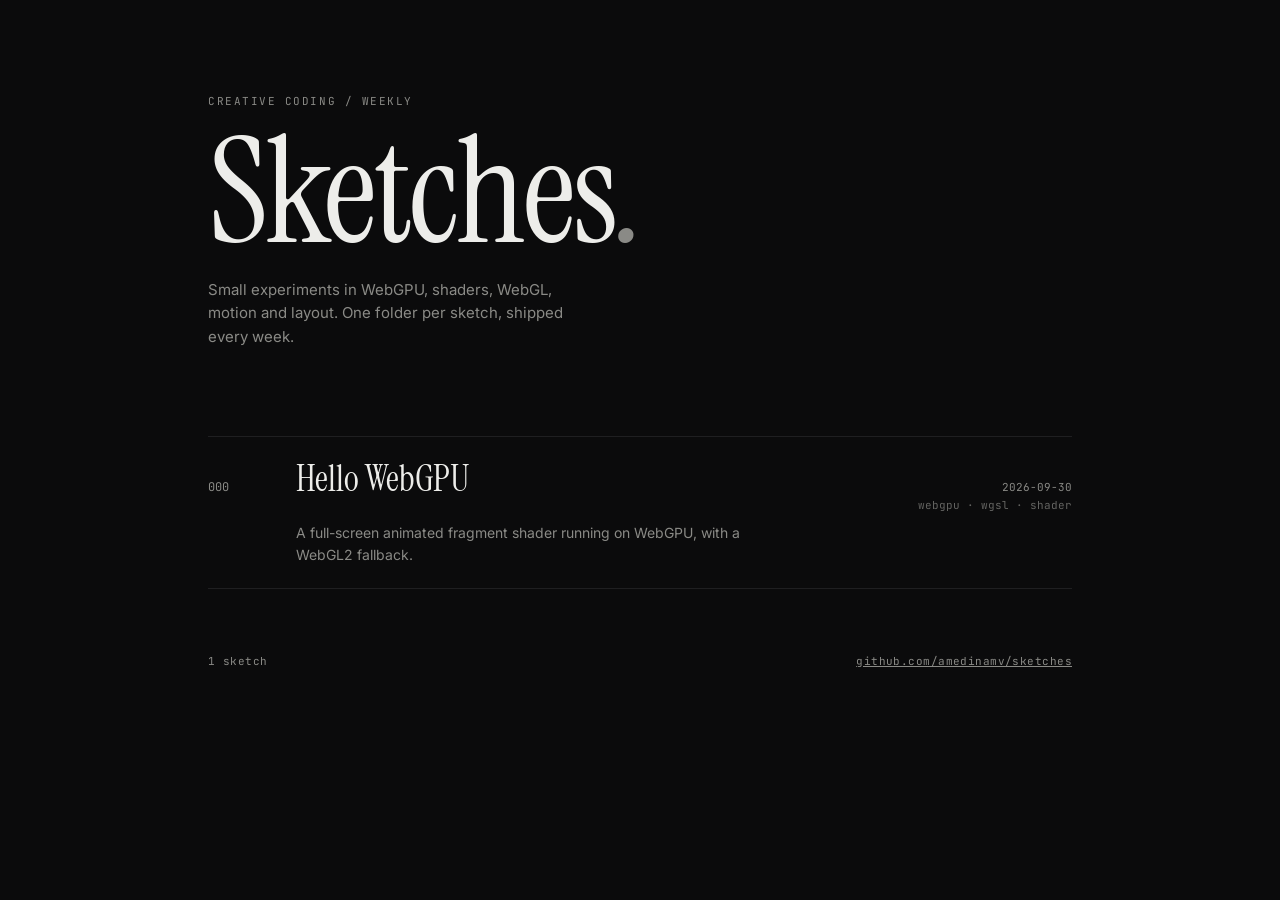
==== index.html @ b0134740 "Scaffold sketches playground: gallery, manifest, hello WebGPU" ====
<!doctype html>
<html lang="en">
<head>
  <meta charset="utf-8" />
  <meta name="viewport" content="width=device-width, initial-scale=1" />
  <title>Sketches</title>
  <meta name="description" content="Weekly creative-coding sketches: WebGPU, shaders, motion, layout." />
  <meta name="color-scheme" content="dark" />
  <link rel="preconnect" href="https://fonts.googleapis.com" />
  <link rel="preconnect" href="https://fonts.gstatic.com" crossorigin />
  <link href="https://fonts.googleapis.com/css2?family=Instrument+Serif:ital@0;1&family=Inter:wght@400;500&family=JetBrains+Mono:wght@400&display=swap" rel="stylesheet" />
  <style>
    :root {
      --bg: #0b0b0c;
      --fg: #ededea;
      --muted: #8a8a86;
      --line: #1f1f21;
      --accent: #c8ff5a;
      --serif: "Instrument Serif", ui-serif, Georgia, serif;
      --sans: "Inter", ui-sans-serif, system-ui, -apple-system, "Segoe UI", sans-serif;
      --mono: "JetBrains Mono", ui-monospace, "SF Mono", Menlo, monospace;
    }
    * { box-sizing: border-box; }
    html, body { margin: 0; background: var(--bg); color: var(--fg); }
    body {
      font: 400 15px/1.55 var(--sans);
      -webkit-font-smoothing: antialiased;
      text-rendering: optimizeLegibility;
      min-height: 100vh;
    }
    .wrap { max-width: 960px; margin: 0 auto; padding: clamp(32px, 8vw, 96px) clamp(20px, 5vw, 48px); }
    header { margin-bottom: clamp(40px, 8vw, 88px); }
    .eyebrow {
      font: 400 11px/1 var(--mono);
      letter-spacing: .14em; text-transform: uppercase; color: var(--muted);
    }
    h1 {
      font: 400 clamp(64px, 14vw, 148px)/.9 var(--serif);
      letter-spacing: -.02em; margin: 18px 0 20px;
    }
    h1 em { color: var(--muted); }
    .lede { max-width: 44ch; color: var(--muted); margin: 0; }
    ol { list-style: none; margin: 0; padding: 0; border-top: 1px solid var(--line); }
    li { border-bottom: 1px solid var(--line); }
    li a {
      display: grid; grid-template-columns: 64px 1fr auto; gap: 8px 24px;
      align-items: baseline; padding: 22px 0; color: inherit; text-decoration: none;
      transition: padding .25s ease, color .25s ease;
    }
    li a:hover, li a:focus-visible { padding-left: 12px; outline: none; }
    li a:hover .title, li a:focus-visible .title { color: var(--accent); }
    .num { font: 400 12px/1 var(--mono); color: var(--muted); }
    .title { font: 400 clamp(26px, 4vw, 36px)/1.1 var(--serif); transition: color .25s ease; }
    .desc { grid-column: 2 / 3; color: var(--muted); font-size: 14px; max-width: 56ch; }
    .meta { font: 400 11px/1.6 var(--mono); color: var(--muted); text-align: right; white-space: nowrap; }
    .tags { display: block; opacity: .7; }
    .state { padding: 22px 0; color: var(--muted); font: 400 12px/1.6 var(--mono); }
    footer {
      margin-top: 64px; display: flex; justify-content: space-between; gap: 16px; flex-wrap: wrap;
      font: 400 11px/1.6 var(--mono); color: var(--muted); letter-spacing: .04em;
    }
    footer a { color: inherit; }
    @media (max-width: 560px) {
      li a { grid-template-columns: 40px 1fr; }
      .meta { grid-column: 2 / 3; text-align: left; }
    }
    @media (prefers-reduced-motion: reduce) { * { transition: none !important; } }
  </style>
</head>
<body>
  <main class="wrap">
    <header>
      <div class="eyebrow">Creative coding / weekly</div>
      <h1>Sketches<em>.</em></h1>
      <p class="lede">Small experiments in WebGPU, shaders, WebGL, motion and layout. One folder per sketch, shipped every week.</p>
    </header>

    <ol id="list" aria-live="polite"><li class="state">Loading…</li></ol>

    <footer>
      <span id="count"></span>
      <a href="https://github.com/amedinamv/sketches">github.com/amedinamv/sketches</a>
    </footer>
  </main>

  <script type="module">
    const list = document.getElementById('list');
    const count = document.getElementById('count');
    const esc = (s = '') => String(s).replace(/[&<>"']/g, c => ({ '&': '&amp;', '<': '&lt;', '>': '&gt;', '"': '&quot;', "'": '&#39;' }[c]));

    try {
      const res = await fetch('/sketches.json', { cache: 'no-cache' });
      if (!res.ok) throw new Error(res.status + ' ' + res.statusText);
      const sketches = (await res.json()).slice().sort((a, b) => b.slug.localeCompare(a.slug));

      list.innerHTML = sketches.length ? sketches.map(s => {
        const num = s.slug.split('-')[0];
        const title = s.title || s.slug.replace(/^\d+-/, '').replace(/-/g, ' ');
        return `<li><a href="/sketches/${encodeURIComponent(s.slug)}/">
          <span class="num">${esc(num)}</span>
          <span class="title">${esc(title)}</span>
          <span class="meta">${esc(s.date || '')}<span class="tags">${esc((s.tags || []).join(' · '))}</span></span>
          ${s.description ? `<span class="desc">${esc(s.description)}</span>` : ''}
        </a></li>`;
      }).join('') : '<li class="state">No sketches yet.</li>';

      count.textContent = `${sketches.length} sketch${sketches.length === 1 ? '' : 'es'}`;
    } catch (err) {
      list.innerHTML = `<li class="state">Could not load sketches.json (${esc(err.message)})</li>`;
    }
  </script>
</body>
</html>
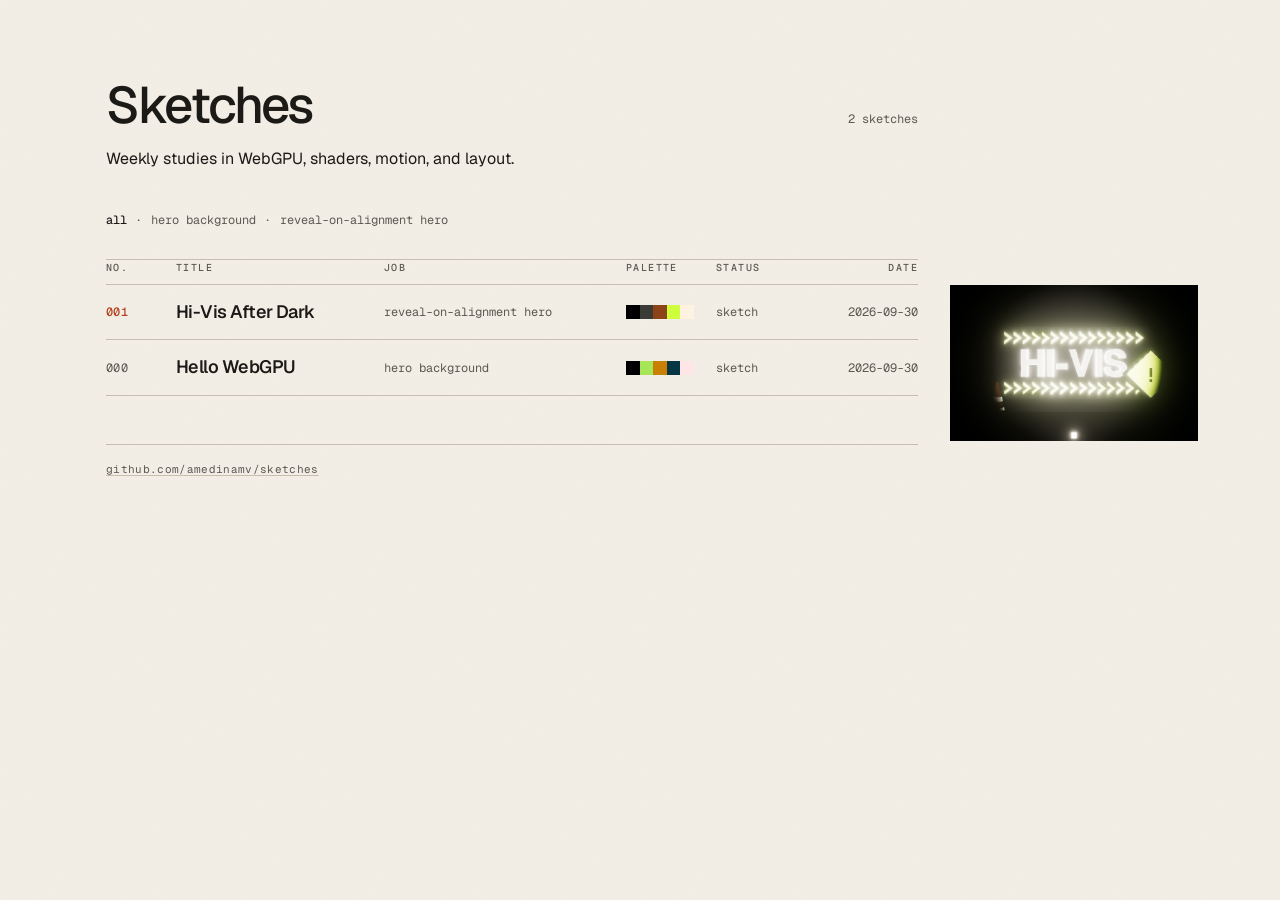
==== commit cfe54510: "Redesign the gallery as a ledger and add a sketch frame. The index is a warm paper ledger instead of" ====
--- a/index.html
+++ b/index.html
@@ -4,109 +4,584 @@
   <meta charset="utf-8" />
   <meta name="viewport" content="width=device-width, initial-scale=1" />
   <title>Sketches</title>
-  <meta name="description" content="Weekly creative-coding sketches: WebGPU, shaders, motion, layout." />
-  <meta name="color-scheme" content="dark" />
-  <link rel="preconnect" href="https://fonts.googleapis.com" />
-  <link rel="preconnect" href="https://fonts.gstatic.com" crossorigin />
-  <link href="https://fonts.googleapis.com/css2?family=Instrument+Serif:ital@0;1&family=Inter:wght@400;500&family=JetBrains+Mono:wght@400&display=swap" rel="stylesheet" />
+  <meta name="description" content="An index of weekly studies in WebGPU, shaders, motion, and layout." />
+  <meta name="color-scheme" content="light dark" />
+  <meta name="theme-color" content="#f3efe6" media="(prefers-color-scheme: light)" />
+  <meta name="theme-color" content="#141311" media="(prefers-color-scheme: dark)" />
+  <link rel="icon" href="data:image/svg+xml,%3Csvg xmlns='http://www.w3.org/2000/svg' viewBox='0 0 32 32'%3E%3Crect width='32' height='32' fill='%23f3efe6'/%3E%3Cpath d='M7 23h18' stroke='%231c1a17' stroke-width='1.5'/%3E%3C/svg%3E" />
   <style>
+    @font-face {
+      font-family: "Geist";
+      src: url("shared/fonts/geist-latin.woff2") format("woff2");
+      font-weight: 100 900;
+      font-style: normal;
+      font-display: swap;
+    }
+    @font-face {
+      font-family: "Geist Mono";
+      src: url("shared/fonts/geist-mono-latin.woff2") format("woff2");
+      font-weight: 100 900;
+      font-style: normal;
+      font-display: swap;
+    }
+
     :root {
-      --bg: #0b0b0c;
-      --fg: #ededea;
-      --muted: #8a8a86;
-      --line: #1f1f21;
-      --accent: #c8ff5a;
-      --serif: "Instrument Serif", ui-serif, Georgia, serif;
-      --sans: "Inter", ui-sans-serif, system-ui, -apple-system, "Segoe UI", sans-serif;
-      --mono: "JetBrains Mono", ui-monospace, "SF Mono", Menlo, monospace;
-    }
-    * { box-sizing: border-box; }
-    html, body { margin: 0; background: var(--bg); color: var(--fg); }
+      color-scheme: light;
+      --ground: #f3efe6;
+      --ground-2: #e7e1d4;
+      --ink: #1c1a17;
+      --muted: #5c5852;
+      --line: #c9bfb0;
+      --accent: #b8431f;
+      --swatch-edge: rgba(28, 26, 23, 0.22);
+      --sans: "Geist", ui-sans-serif, system-ui, sans-serif;
+      --mono: "Geist Mono", ui-monospace, "SF Mono", Menlo, monospace;
+      --ease: cubic-bezier(0.2, 0.8, 0.2, 1);
+    }
+    @media (prefers-color-scheme: dark) {
+      :root {
+        color-scheme: dark;
+        --ground: #141311;
+        --ground-2: #1e1c18;
+        --ink: #f3efe6;
+        --muted: #a8a298;
+        --line: #3a372f;
+        --accent: #e07a45;
+        --swatch-edge: rgba(243, 239, 230, 0.28);
+      }
+    }
+
+    *, *::before, *::after { box-sizing: border-box; }
+    html, body { margin: 0; background: var(--ground); color: var(--ink); }
     body {
-      font: 400 15px/1.55 var(--sans);
+      min-height: 100vh;
+      font: 400 16px/1.6 var(--sans);
       -webkit-font-smoothing: antialiased;
       text-rendering: optimizeLegibility;
-      min-height: 100vh;
-    }
-    .wrap { max-width: 960px; margin: 0 auto; padding: clamp(32px, 8vw, 96px) clamp(20px, 5vw, 48px); }
-    header { margin-bottom: clamp(40px, 8vw, 88px); }
-    .eyebrow {
-      font: 400 11px/1 var(--mono);
-      letter-spacing: .14em; text-transform: uppercase; color: var(--muted);
+    }
+    p, h1, ol { margin: 0; }
+    [hidden] { display: none !important; }
+    :focus { outline: none; }
+    :focus-visible { outline: 1px solid var(--ink); outline-offset: 3px; }
+    ::selection { background: #e6d5c8; color: var(--ink); }
+    @media (prefers-color-scheme: dark) {
+      ::selection { background: #3d342c; color: var(--ink); }
+    }
+
+    .grain {
+      position: fixed;
+      inset: 0;
+      width: 100%;
+      height: 100%;
+      pointer-events: none;
+      z-index: 5;
+      opacity: 0.04;
+      mix-blend-mode: multiply;
+    }
+    @media (prefers-color-scheme: dark) {
+      .grain { mix-blend-mode: soft-light; opacity: 0.06; }
+    }
+
+    .sr {
+      position: absolute;
+      width: 1px;
+      height: 1px;
+      padding: 0;
+      margin: -1px;
+      overflow: hidden;
+      clip: rect(0, 0, 0, 0);
+      white-space: nowrap;
+      border: 0;
+    }
+
+    .wrap {
+      position: relative;
+      z-index: 1;
+      width: 100%;
+      max-width: 42rem;
+      margin: 0 auto;
+      padding: 32px 20px 56px;
+    }
+
+    .title-row {
+      display: flex;
+      align-items: baseline;
+      justify-content: space-between;
+      gap: 16px;
     }
     h1 {
-      font: 400 clamp(64px, 14vw, 148px)/.9 var(--serif);
-      letter-spacing: -.02em; margin: 18px 0 20px;
-    }
-    h1 em { color: var(--muted); }
-    .lede { max-width: 44ch; color: var(--muted); margin: 0; }
-    ol { list-style: none; margin: 0; padding: 0; border-top: 1px solid var(--line); }
-    li { border-bottom: 1px solid var(--line); }
-    li a {
-      display: grid; grid-template-columns: 64px 1fr auto; gap: 8px 24px;
-      align-items: baseline; padding: 22px 0; color: inherit; text-decoration: none;
-      transition: padding .25s ease, color .25s ease;
-    }
-    li a:hover, li a:focus-visible { padding-left: 12px; outline: none; }
-    li a:hover .title, li a:focus-visible .title { color: var(--accent); }
-    .num { font: 400 12px/1 var(--mono); color: var(--muted); }
-    .title { font: 400 clamp(26px, 4vw, 36px)/1.1 var(--serif); transition: color .25s ease; }
-    .desc { grid-column: 2 / 3; color: var(--muted); font-size: 14px; max-width: 56ch; }
-    .meta { font: 400 11px/1.6 var(--mono); color: var(--muted); text-align: right; white-space: nowrap; }
-    .tags { display: block; opacity: .7; }
-    .state { padding: 22px 0; color: var(--muted); font: 400 12px/1.6 var(--mono); }
+      font-size: clamp(2.25rem, 4vw, 3.25rem);
+      font-weight: 500;
+      letter-spacing: -0.04em;
+      line-height: 1;
+    }
+    .count {
+      font-family: var(--mono);
+      font-size: 12px;
+      line-height: 1.4;
+      color: var(--muted);
+      font-variant-numeric: tabular-nums;
+      white-space: nowrap;
+    }
+    #header-line {
+      margin-top: 14px;
+      max-width: 40ch;
+      font-size: 16px;
+      line-height: 1.55;
+      text-wrap: pretty;
+    }
+
+    .filter {
+      display: flex;
+      flex-wrap: wrap;
+      align-items: baseline;
+      margin-top: 28px;
+      font-family: var(--mono);
+      font-size: 12px;
+      line-height: 1.4;
+      letter-spacing: 0.01em;
+    }
+    .filter button {
+      font: inherit;
+      color: var(--muted);
+      background: none;
+      border: 0;
+      padding: 8px 0;
+      min-height: 32px;
+      cursor: pointer;
+    }
+    .filter button + button::before {
+      content: "·";
+      margin: 0 0.7em;
+      color: var(--muted);
+    }
+    .filter button[aria-pressed="true"] {
+      color: var(--ink);
+      font-weight: 500;
+    }
+
+    .sheet { margin-top: 18px; }
+
+    .head,
+    .line {
+      display: grid;
+      align-items: center;
+      column-gap: 16px;
+    }
+    .head {
+      display: none;
+      padding: 0 0 8px;
+      border-top: 1px solid var(--line);
+      border-bottom: 1px solid var(--line);
+      font-family: var(--mono);
+      font-size: 10px;
+      font-weight: 500;
+      letter-spacing: 0.14em;
+      text-transform: uppercase;
+      color: var(--muted);
+    }
+
+    .ledger { list-style: none; padding: 0; }
+    .ledger li { border-bottom: 1px solid var(--line); }
+    .ledger li:first-child { border-top: 1px solid var(--line); }
+    .ledger a {
+      position: relative;
+      display: block;
+      padding: 16px 0 18px;
+      color: inherit;
+      text-decoration: none;
+      -webkit-tap-highlight-color: transparent;
+    }
+    .line {
+      grid-template-columns: 1fr auto;
+      grid-template-areas:
+        "num status"
+        "title title"
+        "job job"
+        "swatch date";
+      row-gap: 5px;
+    }
+    .num { grid-area: num; }
+    .status { grid-area: status; justify-self: end; }
+    .title { grid-area: title; }
+    .job { grid-area: job; }
+    .swatch { grid-area: swatch; justify-self: start; }
+    .date { grid-area: date; justify-self: end; }
+    .num, .job, .status, .date, .head {
+      font-family: var(--mono);
+      font-variant-numeric: tabular-nums;
+    }
+    .num, .job, .status, .date {
+      font-size: 12px;
+      line-height: 1.35;
+      color: var(--muted);
+    }
+    .num { letter-spacing: 0.04em; }
+    .is-newest .num { color: var(--accent); font-weight: 500; }
+    .title {
+      font-size: 1.35rem;
+      font-weight: 560;
+      letter-spacing: -0.03em;
+      line-height: 1.15;
+      color: var(--ink);
+    }
+    .job { overflow-wrap: anywhere; }
+    .status, .date, .num { white-space: nowrap; }
+
+    .swatch:not(:empty) {
+      display: flex;
+      width: 68px;
+      height: 14px;
+      box-shadow: inset 0 0 0 1px var(--swatch-edge);
+    }
+    .swatch i { flex: 1 1 0; display: block; }
+
+    .poster {
+      display: block;
+      width: 100%;
+      height: auto;
+      margin-top: 8px;
+      aspect-ratio: 16 / 10;
+      object-fit: cover;
+      background: var(--ground-2);
+      box-shadow: inset 0 0 0 1px var(--line);
+    }
+
+    .state {
+      padding: 18px 0;
+      color: var(--muted);
+      font-family: var(--mono);
+      font-size: 12px;
+      line-height: 1.5;
+    }
+
     footer {
-      margin-top: 64px; display: flex; justify-content: space-between; gap: 16px; flex-wrap: wrap;
-      font: 400 11px/1.6 var(--mono); color: var(--muted); letter-spacing: .04em;
-    }
-    footer a { color: inherit; }
-    @media (max-width: 560px) {
-      li a { grid-template-columns: 40px 1fr; }
-      .meta { grid-column: 2 / 3; text-align: left; }
-    }
-    @media (prefers-reduced-motion: reduce) { * { transition: none !important; } }
+      margin-top: 48px;
+      padding-top: 16px;
+      border-top: 1px solid var(--line);
+      font-family: var(--mono);
+      font-size: 11px;
+      line-height: 1.5;
+      letter-spacing: 0.03em;
+      color: var(--muted);
+    }
+    footer a {
+      color: inherit;
+      text-decoration-thickness: 1px;
+      text-underline-offset: 0.22em;
+      text-decoration-color: var(--line);
+    }
+    footer a:hover { color: var(--ink); text-decoration-color: currentColor; }
+
+    @media (min-width: 1040px) {
+      .wrap {
+        max-width: 1180px;
+        padding: 80px 312px 96px 56px;
+      }
+      #header-line { margin-top: 16px; }
+      .filter { flex-wrap: nowrap; margin-top: 32px; }
+      .sheet { margin-top: 22px; }
+      .head { display: grid; }
+      .head,
+      .line {
+        grid-template-columns: 3.25rem minmax(0, 1fr) minmax(10rem, 14rem) 72px 4.75rem 6.75rem;
+        grid-template-areas: "num title job swatch status date";
+        column-gap: 18px;
+        row-gap: 0;
+      }
+      .head span:last-child { justify-self: end; }
+      .ledger li:first-child { border-top: 0; }
+      .ledger a { padding: 17px 0; }
+      .status { justify-self: start; }
+      .title {
+        font-size: 1.125rem;
+        font-weight: 560;
+        transition: font-weight 180ms var(--ease);
+      }
+      .ledger a:hover .title,
+      .ledger a:focus-visible .title { font-weight: 760; }
+      .poster {
+        position: absolute;
+        top: 0;
+        left: calc(100% + 32px);
+        width: 248px;
+        height: 156px;
+        margin: 0;
+        aspect-ratio: auto;
+        opacity: 0;
+        transform: translateY(6px);
+        pointer-events: none;
+        transition: opacity 180ms var(--ease), transform 180ms var(--ease);
+      }
+      .is-newest .poster {
+        opacity: 1;
+        transform: none;
+      }
+      .ledger:hover .poster,
+      .ledger:focus-within .poster {
+        opacity: 0;
+        transform: translateY(6px);
+      }
+      .ledger a:hover .poster,
+      .ledger a:focus-visible .poster {
+        opacity: 1;
+        transform: none;
+      }
+    }
+
+    /* A wide touch screen has no hover. Keep the specimen column. */
+    @media (min-width: 1040px) and (pointer: coarse) {
+      .wrap { max-width: 42rem; padding: 32px 20px 56px; }
+      #header-line { margin-top: 14px; }
+      .filter { flex-wrap: wrap; margin-top: 28px; }
+      .sheet { margin-top: 18px; }
+      .head { display: none; }
+      .line {
+        grid-template-columns: 1fr auto;
+        grid-template-areas:
+          "num status"
+          "title title"
+          "job job"
+          "swatch date";
+        column-gap: 16px;
+        row-gap: 5px;
+      }
+      .ledger li:first-child { border-top: 1px solid var(--line); }
+      .ledger a { padding: 16px 0 18px; }
+      .status { justify-self: end; }
+      .title { font-size: 1.35rem; font-weight: 560; transition: none; }
+      .poster,
+      .is-newest .poster,
+      .ledger:hover .poster,
+      .ledger a:hover .poster,
+      .ledger a:focus-visible .poster {
+        position: static;
+        top: auto;
+        left: auto;
+        width: 100%;
+        height: auto;
+        margin-top: 8px;
+        aspect-ratio: 16 / 10;
+        opacity: 1;
+        transform: none;
+        pointer-events: auto;
+      }
+    }
+
+    @media (prefers-reduced-motion: reduce) {
+      *, *::before, *::after {
+        transition: none !important;
+        animation: none !important;
+      }
+      .poster,
+      .is-newest .poster,
+      .ledger:hover .poster,
+      .ledger a:hover .poster,
+      .ledger a:focus-visible .poster {
+        transform: none;
+      }
+    }
   </style>
 </head>
 <body>
+  <svg class="grain" xmlns="http://www.w3.org/2000/svg" aria-hidden="true" width="100%" height="100%">
+    <filter id="grain" x="0" y="0" width="100%" height="100%">
+      <feTurbulence type="fractalNoise" baseFrequency="0.8" numOctaves="4" stitchTiles="stitch" />
+      <feColorMatrix type="saturate" values="0" />
+    </filter>
+    <rect width="100%" height="100%" filter="url(#grain)" />
+  </svg>
+
   <main class="wrap">
     <header>
-      <div class="eyebrow">Creative coding / weekly</div>
-      <h1>Sketches<em>.</em></h1>
-      <p class="lede">Small experiments in WebGPU, shaders, WebGL, motion and layout. One folder per sketch, shipped every week.</p>
+      <div class="title-row">
+        <h1>Sketches</h1>
+        <p class="count" id="count" aria-live="polite"></p>
+      </div>
+      <!--
+        Header line. Replace the text of #header-line.
+        Andres writes the final sentence. The layout does not depend on the wording.
+      -->
+      <p id="header-line">Weekly studies in WebGPU, shaders, motion, and layout.</p>
     </header>
 
-    <ol id="list" aria-live="polite"><li class="state">Loading…</li></ol>
+    <nav class="filter" id="filter" aria-label="Filter by job" hidden></nav>
+
+    <div class="sheet">
+      <div class="head" id="head" hidden aria-hidden="true">
+        <span>No.</span>
+        <span>Title</span>
+        <span>Job</span>
+        <span>Palette</span>
+        <span>Status</span>
+        <span>Date</span>
+      </div>
+      <ol class="ledger" id="list"></ol>
+      <p class="state" id="note">Loading…</p>
+    </div>
 
     <footer>
-      <span id="count"></span>
       <a href="https://github.com/amedinamv/sketches">github.com/amedinamv/sketches</a>
     </footer>
   </main>
 
+  <noscript><p class="state" style="padding-left:20px">JavaScript is off, so this page cannot read the index.</p></noscript>
+
   <script type="module">
     const list = document.getElementById('list');
+    const note = document.getElementById('note');
     const count = document.getElementById('count');
-    const esc = (s = '') => String(s).replace(/[&<>"']/g, c => ({ '&': '&amp;', '<': '&lt;', '>': '&gt;', '"': '&quot;', "'": '&#39;' }[c]));
+    const filter = document.getElementById('filter');
+    const head = document.getElementById('head');
+    const HEX = /^#(?:[0-9a-fA-F]{3,4}|[0-9a-fA-F]{6}|[0-9a-fA-F]{8})$/;
+    const POSTER = /^\/sketches\/[A-Za-z0-9._/-]+$/;
+
+    const say = (text) => {
+      note.hidden = false;
+      note.textContent = text;
+    };
+
+    const noun = (n) => `${n} ${n === 1 ? 'sketch' : 'sketches'}`;
 
     try {
       const res = await fetch('/sketches.json', { cache: 'no-cache' });
       if (!res.ok) throw new Error(res.status + ' ' + res.statusText);
-      const sketches = (await res.json()).slice().sort((a, b) => b.slug.localeCompare(a.slug));
-
-      list.innerHTML = sketches.length ? sketches.map(s => {
-        const num = s.slug.split('-')[0];
-        const title = s.title || s.slug.replace(/^\d+-/, '').replace(/-/g, ' ');
-        return `<li><a href="/sketches/${encodeURIComponent(s.slug)}/">
-          <span class="num">${esc(num)}</span>
-          <span class="title">${esc(title)}</span>
-          <span class="meta">${esc(s.date || '')}<span class="tags">${esc((s.tags || []).join(' · '))}</span></span>
-          ${s.description ? `<span class="desc">${esc(s.description)}</span>` : ''}
-        </a></li>`;
-      }).join('') : '<li class="state">No sketches yet.</li>';
-
-      count.textContent = `${sketches.length} sketch${sketches.length === 1 ? '' : 'es'}`;
+      const data = await res.json();
+      if (!Array.isArray(data)) throw new Error('expected a list');
+
+      const sketches = data
+        .filter((item) => item && typeof item.slug === 'string' && item.slug)
+        .slice()
+        .sort((a, b) => b.slug.localeCompare(a.slug));
+
+      const newest = sketches[0] && sketches[0].slug;
+      list.replaceChildren();
+
+      if (!sketches.length) {
+        head.hidden = true;
+        say('No sketches yet.');
+        count.textContent = noun(0);
+      } else {
+        const jobs = [];
+        for (const sketch of sketches) {
+          list.append(row(sketch, sketch.slug === newest));
+          if (sketch.job && !jobs.includes(sketch.job)) jobs.push(sketch.job);
+        }
+        jobs.sort((a, b) => a.localeCompare(b));
+        head.hidden = false;
+        note.hidden = true;
+        if (jobs.length) buildFilter(jobs);
+        count.textContent = noun(sketches.length);
+      }
     } catch (err) {
-      list.innerHTML = `<li class="state">Could not load sketches.json (${esc(err.message)})</li>`;
+      head.hidden = true;
+      filter.hidden = true;
+      list.replaceChildren();
+      say(`Could not load sketches.json (${err.message})`);
+    }
+
+    function row(sketch, isNewest) {
+      const li = document.createElement('li');
+      if (isNewest) li.className = 'is-newest';
+      li.dataset.job = typeof sketch.job === 'string' ? sketch.job : '';
+
+      const a = document.createElement('a');
+      a.href = `/sketches/${encodeURIComponent(sketch.slug)}/`;
+      const line = document.createElement('span');
+      line.className = 'line';
+
+      line.append(cell('span', 'num', numberOf(sketch.slug)));
+      line.append(cell('span', 'title', titleOf(sketch)));
+      line.append(cell('span', 'job', sketch.job || '—'));
+
+      const colors = Array.isArray(sketch.palette) ? sketch.palette.filter((c) => HEX.test(c)) : [];
+      if (colors.length) {
+        const swatch = document.createElement('span');
+        swatch.className = 'swatch';
+        swatch.setAttribute('role', 'img');
+        swatch.setAttribute('aria-label', `Palette ${colors.join(', ')}`);
+        for (const color of colors) {
+          const chip = document.createElement('i');
+          chip.style.background = color;
+          swatch.append(chip);
+        }
+        line.append(swatch);
+      } else {
+        line.append(cell('span', 'swatch', ''));
+      }
+
+      line.append(cell('span', 'status', statusOf(sketch)));
+      const time = cell('time', 'date', sketch.date || '—');
+      if (sketch.date) time.dateTime = sketch.date;
+      line.append(time);
+      a.append(line);
+
+      if (typeof sketch.poster === 'string' && POSTER.test(sketch.poster)) {
+        const img = document.createElement('img');
+        img.className = 'poster';
+        img.alt = '';
+        img.src = sketch.poster;
+        img.decoding = 'async';
+        img.addEventListener('error', () => img.remove());
+        a.append(img);
+      }
+
+      li.append(a);
+      return li;
+    }
+
+    function cell(tag, className, text) {
+      const node = document.createElement(tag);
+      node.className = className;
+      node.textContent = text;
+      return node;
+    }
+
+    function numberOf(slug) {
+      const raw = String(slug).split('-')[0] || '';
+      return /^\d+$/.test(raw) ? raw.padStart(3, '0') : raw;
+    }
+
+    function titleOf(sketch) {
+      if (sketch.title) return sketch.title;
+      return String(sketch.slug).replace(/^\d+-/, '').replace(/-/g, ' ');
+    }
+
+    function statusOf(sketch) {
+      return typeof sketch.status === 'string' && sketch.status.trim() ? sketch.status.trim() : 'sketch';
+    }
+
+    function buildFilter(jobs) {
+      filter.hidden = false;
+      filter.replaceChildren();
+      filter.append(chip('all', true));
+      for (const job of jobs) filter.append(chip(job, false));
+    }
+
+    function chip(job, pressed) {
+      const button = document.createElement('button');
+      button.type = 'button';
+      button.dataset.job = job;
+      button.textContent = job;
+      button.setAttribute('aria-pressed', pressed ? 'true' : 'false');
+      button.addEventListener('click', () => select(job));
+      return button;
+    }
+
+    function select(job) {
+      for (const button of filter.querySelectorAll('button')) {
+        button.setAttribute('aria-pressed', button.dataset.job === job ? 'true' : 'false');
+      }
+      let shown = 0;
+      for (const li of list.children) {
+        const match = job === 'all' || li.dataset.job === job;
+        li.hidden = !match;
+        if (match) shown += 1;
+      }
+      const total = list.children.length;
+      if (!shown) say('Nothing filed under this job.');
+      else note.hidden = true;
+      count.textContent = shown === total ? noun(total) : `${shown} of ${total}`;
     }
   </script>
 </body>
